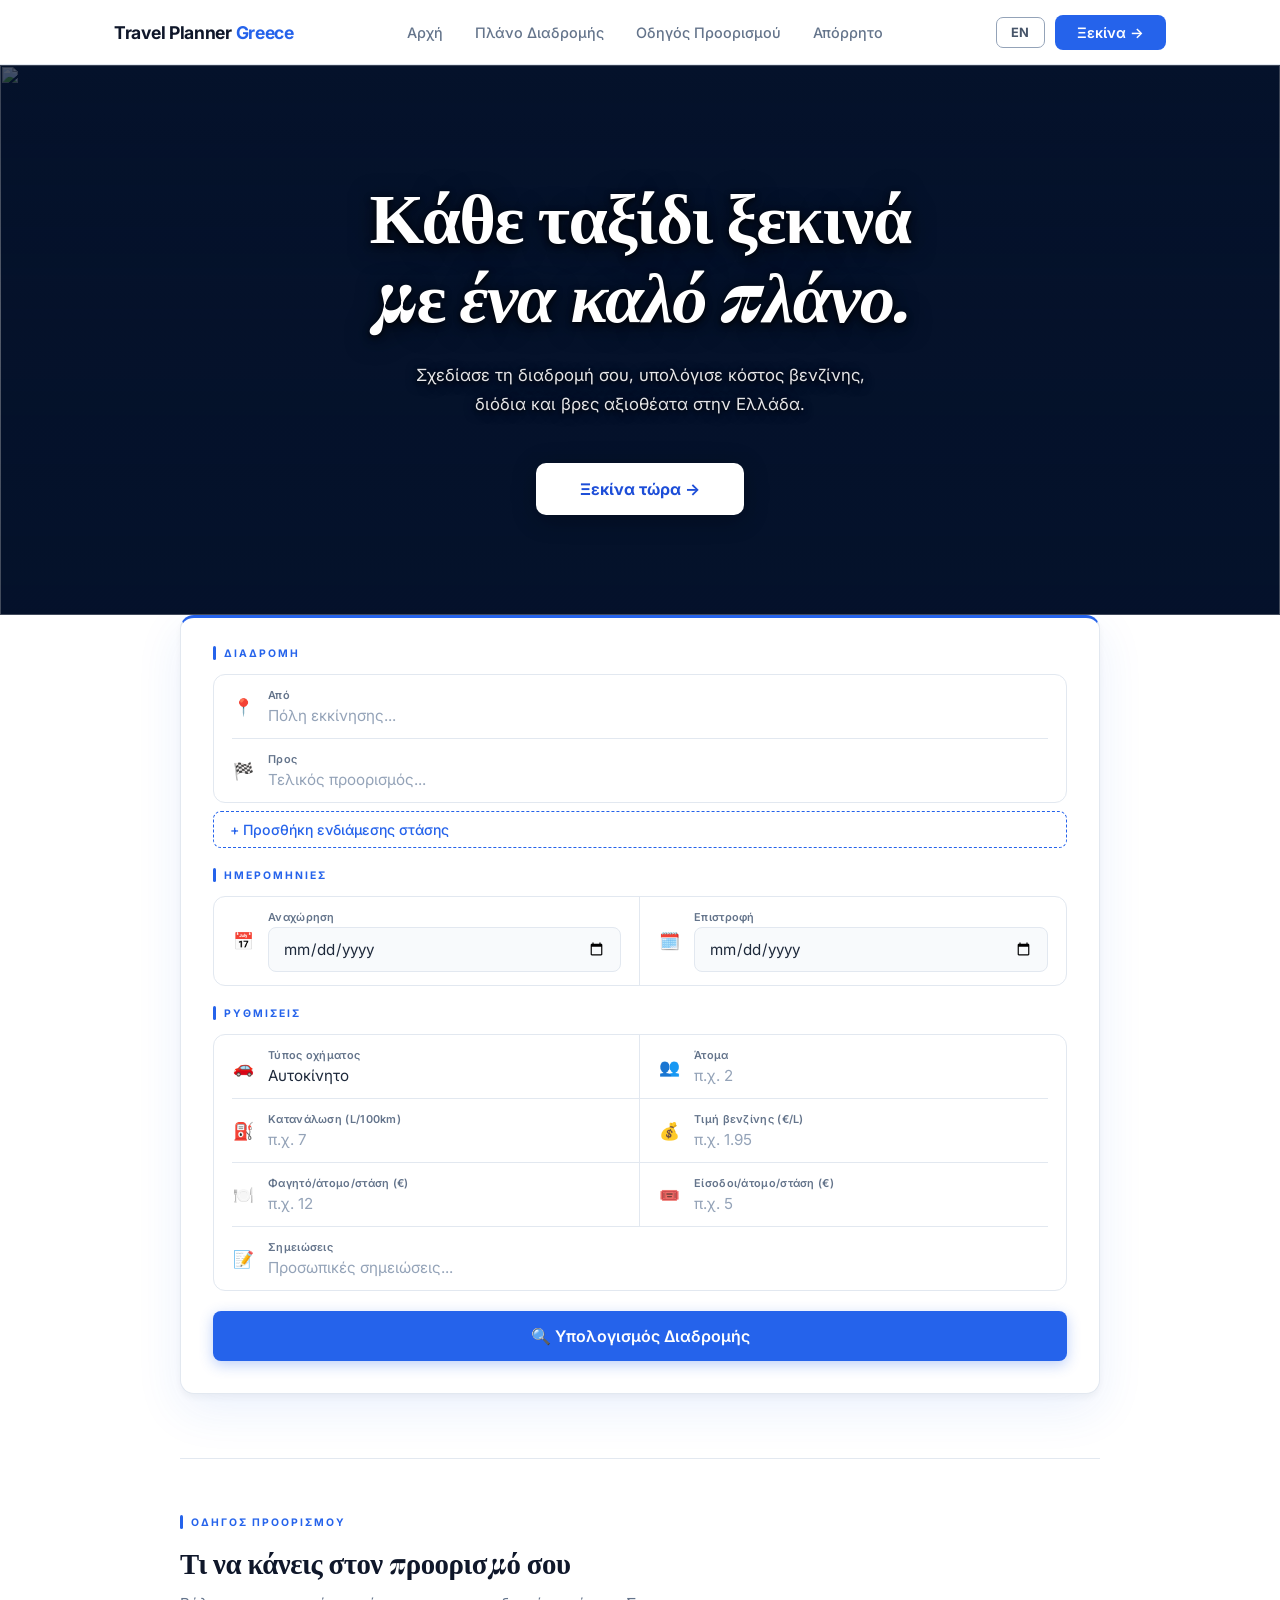
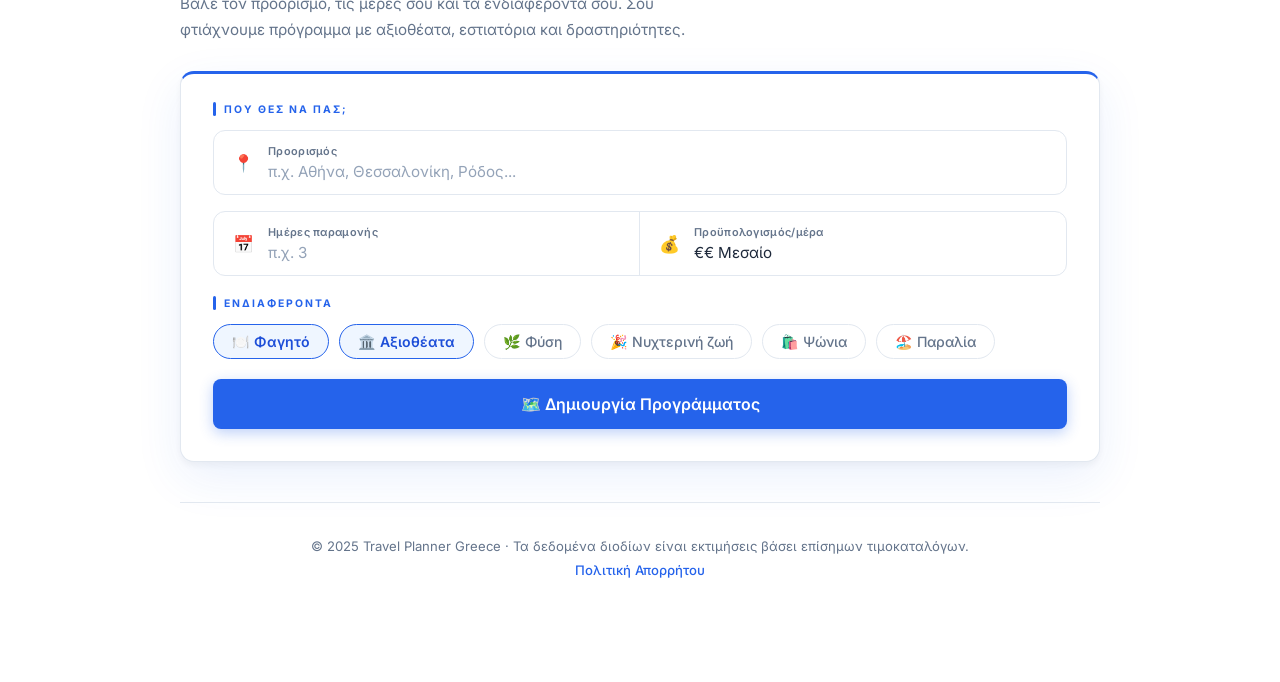
==== index.html @ 17f31e81 "Add ferry routing with selectable options for island trips Geoapify's avoid=ferries is only a soft p" ====
<!DOCTYPE html>
<html lang="el">
<head>
  <meta charset="UTF-8">
  <meta name="site-verify" content="site-verify=6ec7fcf6-9626-42ca-a555-736cf4e8a650" />
  <meta name="viewport" content="width=device-width, initial-scale=1.0">

  <!-- ── SEO ── -->
  <title>Travel Planner Greece | Υπολογισμός Κόστους Ταξιδιού στην Ελλάδα</title>
  <meta name="description" content="Δωρεάν εργαλείο για οργάνωση ταξιδιού στην Ελλάδα. Υπολόγισε κόστος βενζίνης, διοδίων και φαγητού, βρες αξιοθέατα και δες τον καιρό για τη διαδρομή σου.">
  <meta name="keywords" content="travel planner ελλάδα, υπολογισμός κόστους ταξιδιού, διόδια ελλάδα, κόστος ταξιδιού αυτοκίνητο, οδικό ταξίδι ελλάδα, route planner greece">
  <meta name="author" content="Travel Planner Greece">
  <meta name="robots" content="index, follow">
  <link rel="canonical" href="https://www.travelplanner.gr/">

  <!-- ── Open Graph (για social media) ── -->
  <meta property="og:type" content="website">
  <meta property="og:url" content="https://www.travelplanner.gr/">
  <meta property="og:title" content="Travel Planner Greece | Υπολογισμός Κόστους Ταξιδιού">
  <meta property="og:description" content="Οργάνωσε το οδικό σου ταξίδι στην Ελλάδα. Υπολόγισε βενζίνη, διόδια, φαγητό και βρες αξιοθέατα στη διαδρομή σου.">
  <meta property="og:image" content="https://www.travelplanner.gr/business-trip.png">
  <meta property="og:locale" content="el_GR">
  <meta property="og:site_name" content="Travel Planner Greece">

  <!-- ── Twitter Card ── -->
  <meta name="twitter:card" content="summary">
  <meta name="twitter:title" content="Travel Planner Greece | Υπολογισμός Κόστους Ταξιδιού">
  <meta name="twitter:description" content="Οργάνωσε το οδικό σου ταξίδι στην Ελλάδα. Βενζίνη, διόδια, καιρός και αξιοθέατα.">

  <!-- ── Structured Data (Schema.org) ── -->
  <script type="application/ld+json">
  {
    "@context": "https://schema.org",
    "@type": "WebApplication",
    "name": "Travel Planner Greece",
    "url": "https://www.travelplanner.gr/",
    "description": "Δωρεάν εργαλείο για οργάνωση οδικού ταξιδιού στην Ελλάδα. Υπολογισμός κόστους βενζίνης, διοδίων, φαγητού και εισόδων.",
    "applicationCategory": "TravelApplication",
    "operatingSystem": "Web",
    "offers": {
      "@type": "Offer",
      "price": "0",
      "priceCurrency": "EUR"
    },
    "inLanguage": "el",
    "areaServed": {
      "@type": "Country",
      "name": "Greece"
    }
  }
  </script>

  <link href="https://fonts.googleapis.com/css2?family=Inter:wght@300;400;500;600;700&family=Playfair+Display:ital,wght@0,700;0,800;1,700&display=swap" rel="stylesheet">
  <link rel="stylesheet" href="styles.css">
  <link rel="icon" type="image/png" sizes="30px" href="business-trip.png">
</head>
<body>

<div class="loading-overlay" id="loader">
  <div class="loader"></div>
  <div class="loading-text" data-i18n="loading">Υπολογισμός διαδρομής...</div>
</div>

<!-- ── Navbar ── -->
<nav class="navbar">
  <div class="nav-inner">
    <div class="nav-logo">Travel Planner <span>Greece</span></div>
    <div class="nav-links">
      <a href="#" data-i18n="nav_home">Αρχή</a>
      <a href="#planner" onclick="event.preventDefault();document.getElementById('planner').scrollIntoView({behavior:'smooth'})" data-i18n="nav_planner">Πλάνο Διαδρομής</a>
      <a href="#guide" onclick="event.preventDefault();document.getElementById('guide').scrollIntoView({behavior:'smooth'})" data-i18n="nav_guide">Οδηγός Προορισμού</a>
      <a href="privacy.html" data-i18n="nav_privacy">Απόρρητο</a>
    </div>
    <div style="display:flex;align-items:center;gap:10px;">
      <button class="lang-btn" id="langBtn">EN</button>
      <button class="nav-cta" onclick="document.querySelector('.card').scrollIntoView({behavior:'smooth'})" data-i18n="nav_cta">Ξεκίνα →</button>
    </div>
  </div>
</nav>

<!-- ── Hero ── -->
<section class="hero">

  <!-- Photo background with Ken Burns animation -->
  <div class="hero-bg" aria-hidden="true">
    <img src="Santorini.jpg" alt="" class="hero-img">
    <div class="hero-overlay"></div>
  </div>

  <div class="hero-inner">
<h1 class="hero-title" data-i18n-html="hero_title">Κάθε ταξίδι ξεκινά<br>με <span class="hero-accent">ένα καλό πλάνο.</span></h1>
    <p class="hero-subtitle" data-i18n-html="hero_subtitle">Σχεδίασε τη διαδρομή σου, υπολόγισε κόστος βενζίνης,<br>διόδια και βρες αξιοθέατα στην Ελλάδα.</p>
    <button class="hero-cta" onclick="document.querySelector('.card').scrollIntoView({behavior:'smooth'})" data-i18n="hero_cta">Ξεκίνα τώρα →</button>
  </div>
</section>

<!-- ── Planner ── -->
<div class="app" id="planner">

  <div class="card">

    <!-- Διαδρομή -->
    <div class="form-section-title" data-i18n="form_route">Διαδρομή</div>
    <div class="igc">
      <div class="igc-row">
        <span class="igc-icon">📍</span>
        <div class="igc-field">
          <span class="igc-label" data-i18n="form_from">Από</span>
          <input class="igc-input place-input" id="origin" type="text" placeholder="Πόλη εκκίνησης..." data-i18n-placeholder="from_ph">
          <div class="autocomplete-list"></div>
        </div>
      </div>
      <div id="stopsContainer"></div>
      <div class="igc-sep"></div>
      <div class="igc-row">
        <span class="igc-icon">🏁</span>
        <div class="igc-field">
          <span class="igc-label" data-i18n="form_to">Προς</span>
          <input class="igc-input place-input" id="destination" type="text" placeholder="Τελικός προορισμός..." data-i18n-placeholder="to_ph">
          <div class="autocomplete-list"></div>
        </div>
      </div>
    </div>
    <button class="add-stop-btn" id="addStopBtn" type="button" data-i18n="form_add_stop">
      + Προσθήκη ενδιάμεσης στάσης
    </button>

    <!-- Ημερομηνίες -->
    <div class="form-section-title" style="margin-top:20px;" data-i18n="form_dates">Ημερομηνίες</div>
    <div class="igc">
      <div class="igc-half">
        <div class="igc-row">
          <span class="igc-icon">📅</span>
          <div class="igc-field">
            <span class="igc-label" data-i18n="form_depart">Αναχώρηση</span>
            <input class="igc-input" type="date" id="dateFrom">
          </div>
        </div>
        <div class="igc-row">
          <span class="igc-icon">🗓️</span>
          <div class="igc-field">
            <span class="igc-label" data-i18n="form_return">Επιστροφή</span>
            <input class="igc-input" type="date" id="dateTo">
          </div>
        </div>
      </div>
    </div>

    <!-- Ρυθμίσεις -->
    <div class="form-section-title" style="margin-top:20px;" data-i18n="form_settings">Ρυθμίσεις</div>
    <div class="igc">
      <div class="igc-half">
        <div class="igc-row">
          <span class="igc-icon">🚗</span>
          <div class="igc-field">
            <span class="igc-label" data-i18n="form_vehicle">Τύπος οχήματος</span>
            <select class="igc-input" id="vehicleType">
              <option value="1.0" data-i18n="v_car">Αυτοκίνητο</option>
              <option value="0.5" data-i18n="v_moto">Μοτοσυκλέτα</option>
              <option value="1.4" data-i18n="v_trailer">Αυτοκίνητο με ρυμουλκό</option>
              <option value="2.0" data-i18n="v_truck">Φορτηγό</option>
            </select>
          </div>
        </div>
        <div class="igc-row">
          <span class="igc-icon">👥</span>
          <div class="igc-field">
            <span class="igc-label" data-i18n="form_people">Άτομα</span>
            <input class="igc-input" id="people" type="number" min="1" placeholder="π.χ. 2" data-i18n-placeholder="people_ph">
          </div>
        </div>
      </div>
      <div class="igc-sep"></div>
      <div class="igc-half">
        <div class="igc-row">
          <span class="igc-icon">⛽</span>
          <div class="igc-field">
            <span class="igc-label" data-i18n="form_fuel_cons">Κατανάλωση (L/100km)</span>
            <input class="igc-input" id="fuelConsumption" type="number" step="0.1" min="0" placeholder="π.χ. 7" data-i18n-placeholder="fuel_cons_ph">
          </div>
        </div>
        <div class="igc-row">
          <span class="igc-icon">💰</span>
          <div class="igc-field">
            <span class="igc-label" data-i18n="form_fuel_price">Τιμή βενζίνης (€/L)</span>
            <input class="igc-input" id="fuelPrice" type="number" step="0.01" min="0" placeholder="π.χ. 1.95" data-i18n-placeholder="fuel_price_ph">
          </div>
        </div>
      </div>
      <div class="igc-sep"></div>
      <div class="igc-half">
        <div class="igc-row">
          <span class="igc-icon">🍽️</span>
          <div class="igc-field">
            <span class="igc-label" data-i18n="form_food_lbl">Φαγητό/άτομο/στάση (€)</span>
            <input class="igc-input" id="foodPerStop" type="number" step="1" min="0" placeholder="π.χ. 12" data-i18n-placeholder="food_ph">
          </div>
        </div>
        <div class="igc-row">
          <span class="igc-icon">🎟️</span>
          <div class="igc-field">
            <span class="igc-label" data-i18n="form_entry_lbl">Είσοδοι/άτομο/στάση (€)</span>
            <input class="igc-input" id="entryPerStop" type="number" step="1" min="0" placeholder="π.χ. 5" data-i18n-placeholder="entry_ph">
          </div>
        </div>
      </div>
      <div class="igc-sep"></div>
      <div class="igc-row">
        <span class="igc-icon">📝</span>
        <div class="igc-field">
          <span class="igc-label" data-i18n="form_notes">Σημειώσεις</span>
          <input class="igc-input" id="notes" type="text" placeholder="Προσωπικές σημειώσεις..." data-i18n-placeholder="notes_ph">
        </div>
      </div>
    </div>

    <div id="errorBox"></div>

    <button class="search-btn" id="searchBtn" type="button" data-i18n="search_btn">
      🔍 Υπολογισμός Διαδρομής
    </button>
  </div>

  <!-- Results -->
  <div id="results" style="display:none; margin-top:32px;">

    <div class="results-header">
      <h2 id="routeTitle">Πλάνο Ταξιδιού</h2>
      <div class="trip-meta">
        <div class="meta-chip">📅 <span id="metaDates">–</span></div>
        <div class="meta-chip">👥 <span id="metaPeople">–</span></div>
        <div class="meta-chip"><span id="metaVehicleIcon">🚗</span> <span id="metaVehicle">–</span></div>
        <div class="meta-chip">📝 <span id="metaNotes">–</span></div>
      </div>
    </div>

    <div style="margin-bottom:16px;">
      <a id="mapsLink" href="#" target="_blank" data-i18n="res_maps"
         style="font-size:0.88rem; color:var(--blue); font-weight:600; text-decoration:none;">
        🗺️ Άνοιγμα στο Google Maps ↗
      </a>
    </div>

    <div class="sum-grid">
      <div class="sum-box">
        <small data-i18n="res_distance">Απόσταση</small>
        <strong id="sumDistance">–</strong>
      </div>
      <div class="sum-box">
        <small data-i18n="res_duration">Χρόνος</small>
        <strong id="sumDuration">–</strong>
      </div>
      <div class="sum-box">
        <small data-i18n="res_stops">Στάσεις</small>
        <strong id="sumStops">–</strong>
      </div>
      <div class="sum-box sum-box-total">
        <small data-i18n="res_total_cost">Εκτιμώμενο συνολικό κόστος</small>
        <strong id="sumTotalCost">–</strong>
      </div>
    </div>

    <div id="seaOptions"></div>

    <div class="leg-card toll-card" id="tollCard">
      <div class="leg-head" onclick="toggleTollCard()">
        <div>
          <h3 data-i18n="res_tolls_h">🛣️ Διόδια</h3>
          <p><span data-i18n="res_tolls_sub">Επίλεξε αυτοκινητόδρομους που θα περάσεις · </span><span id="tollSumInline">0.00€</span></p>
        </div>
        <div id="tollCardIcon">▾</div>
      </div>
      <div class="leg-body" id="tollCardBody">
        <div id="tollPickerInner"></div>
      </div>
    </div>

    <div class="stops-title" data-i18n="res_plan">Αναλυτικό Πλάνο</div>
    <div id="legs"></div>

    <div class="pdf-section">
      <div class="pdf-note" data-i18n="res_pdf_note">
        💡 Τα κόστη είναι εκτιμήσεις βάσει των επιλογών σου.
      </div>
      <button class="pdf-btn" id="pdfBtn" type="button" data-i18n="res_pdf_btn">
        📄 Αποθήκευση ως PDF
      </button>
    </div>

  </div>

  <!-- ── Destination Guide ── -->
  <div id="guide" style="margin-top:64px; padding-top:56px; border-top:1px solid var(--border);">

    <div style="margin-bottom:28px;">
      <div class="form-section-title" data-i18n="guide_label">Οδηγός Προορισμού</div>
      <h2 style="font-family:'Playfair Display',serif;font-size:1.8rem;color:var(--navy);margin:6px 0 10px;letter-spacing:-0.5px;" data-i18n="guide_heading">Τι να κάνεις στον προορισμό σου</h2>
      <p style="color:var(--text-muted);font-size:0.95rem;line-height:1.7;max-width:540px;" data-i18n="guide_desc">Βάλε τον προορισμό, τις μέρες σου και τα ενδιαφέροντά σου. Σου φτιάχνουμε πρόγραμμα με αξιοθέατα, εστιατόρια και δραστηριότητες.</p>
    </div>

    <div class="card">
      <div class="form-section-title" data-i18n="guide_where">Πού θες να πας;</div>

      <div class="igc" style="margin-bottom:16px;">
        <div class="igc-row">
          <span class="igc-icon">📍</span>
          <div class="igc-field">
            <span class="igc-label" data-i18n="guide_dest">Προορισμός</span>
            <input class="igc-input place-input" id="guideDestination" type="text" placeholder="π.χ. Αθήνα, Θεσσαλονίκη, Ρόδος..." data-i18n-placeholder="guide_dest_ph">
            <div class="autocomplete-list"></div>
          </div>
        </div>
      </div>

      <div class="igc" style="margin-bottom:20px;">
        <div class="igc-half">
          <div class="igc-row">
            <span class="igc-icon">📅</span>
            <div class="igc-field">
              <span class="igc-label" data-i18n="guide_days">Ημέρες παραμονής</span>
              <input class="igc-input" id="guideDays" type="number" min="1" max="14" placeholder="π.χ. 3" data-i18n-placeholder="guide_days_ph">
            </div>
          </div>
          <div class="igc-row">
            <span class="igc-icon">💰</span>
            <div class="igc-field">
              <span class="igc-label" data-i18n="guide_budget">Προϋπολογισμός/μέρα</span>
              <select class="igc-input" id="guideBudget">
                <option value="budget" data-i18n="guide_budget_eco">€ Οικονομικό</option>
                <option value="mid" selected data-i18n="guide_budget_mid">€€ Μεσαίο</option>
                <option value="luxury" data-i18n="guide_budget_lux">€€€ Premium</option>
              </select>
            </div>
          </div>
        </div>
      </div>

      <div class="form-section-title" data-i18n="guide_interests">Ενδιαφέροντα</div>
      <div class="interest-pills">
        <label class="interest-pill">
          <input type="checkbox" value="catering.restaurant,catering.cafe" name="interest" checked>
          <span data-i18n="p_food">🍽️ Φαγητό</span>
        </label>
        <label class="interest-pill">
          <input type="checkbox" value="tourism.attraction,tourism.sights,entertainment.museum" name="interest" checked>
          <span data-i18n="p_sights">🏛️ Αξιοθέατα</span>
        </label>
        <label class="interest-pill">
          <input type="checkbox" value="leisure.park,natural" name="interest">
          <span data-i18n="p_nature">🌿 Φύση</span>
        </label>
        <label class="interest-pill">
          <input type="checkbox" value="entertainment.nightclub,catering.bar" name="interest">
          <span data-i18n="p_night">🎉 Νυχτερινή ζωή</span>
        </label>
        <label class="interest-pill">
          <input type="checkbox" value="commercial.shopping_mall,commercial" name="interest">
          <span data-i18n="p_shop">🛍️ Ψώνια</span>
        </label>
        <label class="interest-pill">
          <input type="checkbox" value="leisure.beach_resort,natural.water" name="interest">
          <span data-i18n="p_beach">🏖️ Παραλία</span>
        </label>
      </div>

      <div id="guideErrorBox"></div>

      <button class="search-btn" id="guideSearchBtn" type="button" style="margin-top:20px;" data-i18n="guide_btn">
        🗺️ Δημιουργία Προγράμματος
      </button>
    </div>

    <div id="guideResults" style="display:none; margin-top:32px;">
      <h2 id="guideResultsTitle" style="font-family:'Playfair Display',serif;font-size:1.6rem;color:var(--navy);margin-bottom:20px;">Πρόγραμμα</h2>
      <div id="guideDayCards"></div>
    </div>

  </div>

  <!-- Footer -->
  <footer class="site-footer">
    <p data-i18n="footer_copy">© 2025 Travel Planner Greece · Τα δεδομένα διοδίων είναι εκτιμήσεις βάσει επίσημων τιμοκαταλόγων.</p>
    <p><a href="privacy.html" data-i18n="footer_privacy">Πολιτική Απορρήτου</a></p>
  </footer>

</div>

<script src="ferries.js"></script>
<script src="app.js"></script>
</body>
</html>
---- styles.css ----
:root {
  --blue: #2563eb;
  --blue-dark: #1d4ed8;
  --blue-light: #dbeafe;
  --blue-xlight: #eff6ff;
  --navy: #0f172a;
  --text: #1e293b;
  --text-muted: #64748b;
  --border: #e2e8f0;
  --bg: #f8fafc;
  --white: #ffffff;
  --coral: #ef4444;
  --gold: #f59e0b;
  --green: #10b981;
  --shadow: 0 1px 3px rgba(0,0,0,0.06), 0 4px 16px rgba(37,99,235,0.08);
  --shadow-lg: 0 4px 6px rgba(0,0,0,0.07), 0 10px 40px rgba(37,99,235,0.12);
  --radius: 14px;
  --radius-sm: 8px;
}

* { margin: 0; padding: 0; box-sizing: border-box; }

body {
  font-family: 'Inter', sans-serif;
  background: var(--white);
  min-height: 100vh;
  color: var(--text);
}

/* ── Navbar ── */
.navbar {
  position: sticky;
  top: 0;
  z-index: 100;
  background: rgba(255,255,255,0.95);
  backdrop-filter: blur(12px);
  border-bottom: 1px solid var(--border);
}
.nav-inner {
  max-width: 1100px;
  margin: 0 auto;
  padding: 0 24px;
  height: 64px;
  display: flex;
  align-items: center;
  justify-content: space-between;
}
.nav-logo {
  font-size: 1.1rem;
  font-weight: 700;
  color: var(--navy);
  letter-spacing: -0.3px;
}
.nav-logo span { color: var(--blue); }
.nav-links { display: flex; gap: 32px; }
.nav-links a {
  font-size: 0.9rem;
  font-weight: 500;
  color: var(--text-muted);
  text-decoration: none;
  transition: color 0.2s;
}
.nav-links a:hover { color: var(--navy); }
.nav-cta {
  padding: 9px 22px;
  background: var(--blue);
  color: white;
  border: none;
  border-radius: 8px;
  font-family: 'Inter', sans-serif;
  font-size: 0.9rem;
  font-weight: 600;
  cursor: pointer;
  transition: background 0.2s, transform 0.15s;
}
.nav-cta:hover { background: var(--blue-dark); transform: translateY(-1px); }
.lang-btn {
  padding: 7px 14px;
  border: 1.5px solid #94a3b8;
  border-radius: 7px;
  background: transparent;
  font-family: 'Inter', sans-serif;
  font-size: 0.8rem;
  font-weight: 700;
  color: #475569;
  cursor: pointer;
  letter-spacing: 0.5px;
  transition: all 0.2s;
}
.lang-btn:hover { border-color: var(--blue); color: var(--blue); background: var(--blue-xlight); }

/* ── Hero ── */
.hero {
  position: relative;
  padding: 110px 24px 100px;
  text-align: center;
  overflow: hidden;
  background: #05122b;
}
.hero-bg {
  position: absolute;
  inset: 0;
  width: 100%;
  height: 100%;
  overflow: hidden;
}
.hero-img {
  width: 100%;
  height: 100%;
  object-fit: cover;
  object-position: center;
  animation: kenBurns 22s ease-in-out infinite alternate;
  transform-origin: center center;
  will-change: transform;
}
.hero-overlay {
  position: absolute;
  inset: 0;
  background: linear-gradient(
    to bottom,
    rgba(5,18,43,0.72) 0%,
    rgba(5,18,43,0.58) 45%,
    rgba(5,18,43,0.68) 100%
  );
}
@keyframes kenBurns {
  0%   { transform: scale(1)    translate(0%,    0%); }
  33%  { transform: scale(1.07) translate(-1.5%, 0.5%); }
  66%  { transform: scale(1.05) translate(1%,   -0.8%); }
  100% { transform: scale(1.09) translate(-0.8%, 1%); }
}
.hero-inner { position: relative; z-index: 1; max-width: 820px; margin: 0 auto; }
.hero-badge {
  display: inline-block;
  padding: 6px 18px;
  border: 1.5px solid rgba(255,255,255,0.35);
  border-radius: 100px;
  font-size: 0.7rem;
  font-weight: 600;
  letter-spacing: 1.8px;
  color: rgba(255,255,255,0.85);
  margin-bottom: 36px;
  text-shadow: 0 1px 4px rgba(0,0,0,0.6);
  backdrop-filter: blur(4px);
  background: rgba(255,255,255,0.08);
}
.hero-title {
  font-family: 'Playfair Display', serif;
  font-size: clamp(2.6rem, 6vw, 4.4rem);
  font-weight: 800;
  line-height: 1.12;
  color: #ffffff;
  letter-spacing: -1.5px;
  margin-bottom: 28px;
  text-shadow: 0 2px 6px rgba(0,0,0,0.9), 0 4px 24px rgba(0,0,0,0.7);
}
.hero-accent {
  color: #ffffff;
  font-style: italic;
}
.hero-subtitle {
  font-size: 1.05rem;
  color: rgba(255,255,255,0.9);
  line-height: 1.75;
  margin-bottom: 44px;
  max-width: 540px;
  margin-left: auto;
  margin-right: auto;
  text-shadow: 0 1px 4px rgba(0,0,0,0.8), 0 2px 12px rgba(0,0,0,0.6);
}
.hero-cta {
  display: inline-flex;
  align-items: center;
  gap: 8px;
  padding: 16px 44px;
  background: white;
  color: var(--blue-dark);
  border: none;
  border-radius: 10px;
  font-family: 'Inter', sans-serif;
  font-size: 1rem;
  font-weight: 700;
  cursor: pointer;
  transition: all 0.25s;
  box-shadow: 0 4px 24px rgba(0,0,0,0.3);
}
.hero-cta:hover {
  background: var(--blue-xlight);
  transform: translateY(-2px);
  box-shadow: 0 8px 32px rgba(0,0,0,0.35);
}

/* ── App container ── */
.app { max-width: 960px; margin: 0 auto; padding: 0 20px 80px; }

/* ── Card ── */
.card {
  background: var(--white);
  border-radius: var(--radius);
  box-shadow: 0 4px 6px rgba(0,0,0,0.04), 0 16px 48px rgba(37,99,235,0.09);
  border: 1px solid var(--border);
  border-top: 3px solid var(--blue);
  padding: 28px 32px 32px;
  animation: fadeUp 0.5s ease;
}

/* ── Input Group Card (Ferryhopper style) ── */
.igc {
  border: 1.5px solid var(--border);
  border-radius: 12px;
  background: var(--white);
  overflow: visible;
  margin-bottom: 8px;
}
.igc-row {
  display: flex;
  align-items: center;
  padding: 13px 18px;
  gap: 14px;
  transition: background 0.15s;
  position: relative;
}
.igc-row:hover { background: #f8faff; }
.igc-row:first-child { border-radius: 11px 11px 0 0; }
.igc-row:last-child  { border-radius: 0 0 11px 11px; }
.igc-icon {
  font-size: 1.05rem;
  flex-shrink: 0;
  width: 22px;
  text-align: center;
  color: var(--text-muted);
}
.igc-field {
  flex: 1;
  position: relative;
  min-width: 0;
}
.igc-label {
  display: block;
  font-size: 0.68rem;
  font-weight: 600;
  color: var(--text-muted);
  margin-bottom: 3px;
  letter-spacing: 0.3px;
}
.igc-input {
  width: 100%;
  border: none;
  outline: none;
  background: transparent;
  font-family: 'Inter', sans-serif;
  font-size: 0.95rem;
  color: var(--text);
  padding: 0;
  -webkit-appearance: none;
  appearance: none;
}
.igc-input::placeholder { color: #94a3b8; }
.igc-sep {
  height: 1px;
  background: var(--border);
  margin: 0 18px;
}
.igc-half {
  display: grid;
  grid-template-columns: 1fr 1fr;
}
.igc-half > .igc-row:first-child {
  border-right: 1px solid var(--border);
  border-radius: 0;
}
.igc-half > .igc-row:last-child { border-radius: 0; }

/* Stops inside igc */
#stopsContainer .stop-row {
  display: flex;
  align-items: center;
  padding: 13px 18px;
  gap: 14px;
  border-top: 1px solid var(--border);
  margin: 0;
}
#stopsContainer .field { flex: 1; position: relative; }
#stopsContainer .input.place-input {
  width: 100%;
  border: none;
  outline: none;
  background: transparent;
  font-family: 'Inter', sans-serif;
  font-size: 0.95rem;
  color: var(--text);
  padding: 0;
}
#stopsContainer .input.place-input::placeholder { color: #94a3b8; }
#stopsContainer .autocomplete-list {
  position: absolute;
  top: calc(100% + 4px);
  left: 0; right: 0;
}
.igc .autocomplete-list {
  position: absolute;
  top: calc(100% + 4px);
  left: 0; right: 0;
  background: white;
  border: 1.5px solid var(--border);
  border-radius: var(--radius-sm);
  box-shadow: var(--shadow-lg);
  z-index: 50;
  display: none;
  overflow: hidden;
}

/* ── Form ── */
.form-section-title {
  font-size: 0.65rem;
  font-weight: 700;
  letter-spacing: 2px;
  text-transform: uppercase;
  color: var(--blue);
  margin-bottom: 14px;
  display: flex;
  align-items: center;
  gap: 8px;
}
.form-section-title::before {
  content: '';
  display: block;
  width: 3px;
  height: 14px;
  background: var(--blue);
  border-radius: 2px;
  flex-shrink: 0;
}
.route-wrapper { display: flex; gap: 0; }
.route-line {
  display: flex;
  flex-direction: column;
  align-items: center;
  padding-top: 10px;
  margin-right: 14px;
}
.dot {
  width: 14px; height: 14px;
  border-radius: 50%;
  border: 3px solid var(--blue);
  background: var(--white);
  flex-shrink: 0;
}
.dot.filled { background: var(--blue); }
.line-seg {
  width: 2px; flex: 1; min-height: 20px;
  background: repeating-linear-gradient(to bottom, var(--blue) 0, var(--blue) 6px, transparent 6px, transparent 10px);
}
.route-inputs { flex: 1; display: flex; flex-direction: column; gap: 0; }
.input-row { display: flex; align-items: center; gap: 8px; margin-bottom: 10px; }
.input-wrap { position: relative; flex: 1; }
.input-icon {
  position: absolute; left: 12px; top: 50%;
  transform: translateY(-50%);
  color: var(--text-muted); font-size: 0.9rem;
}
.form-input {
  width: 100%;
  padding: 11px 14px 11px 36px;
  border: 1.5px solid var(--border);
  border-radius: var(--radius-sm);
  font-family: 'Inter', sans-serif;
  font-size: 0.95rem;
  color: var(--text);
  background: var(--bg);
  transition: border-color 0.2s, box-shadow 0.2s, background 0.2s;
  outline: none;
}
.form-input:focus {
  border-color: var(--blue);
  box-shadow: 0 0 0 3px rgba(37,99,235,0.12);
  background: var(--white);
}
.form-input::placeholder { color: #94a3b8; }
.add-stop-btn {
  display: flex; align-items: center; gap: 8px;
  padding: 9px 16px;
  border: 1.5px dashed var(--blue);
  border-radius: var(--radius-sm);
  background: transparent;
  color: var(--blue);
  font-family: 'Inter', sans-serif;
  font-size: 0.88rem; font-weight: 500;
  cursor: pointer; transition: all 0.2s;
  margin-bottom: 10px; width: 100%;
}
.add-stop-btn:hover { background: var(--blue-xlight); }
.divider { height: 1px; background: var(--border); margin: 20px 0; }
.form-row { display: grid; grid-template-columns: 1fr 1fr; gap: 16px; margin-bottom: 16px; }
.form-group label {
  display: block;
  font-size: 0.7rem;
  font-weight: 600;
  letter-spacing: 0.6px;
  text-transform: uppercase;
  color: var(--text);
  margin-bottom: 8px;
}
input[type="date"] {
  width: 100%; padding: 11px 14px;
  border: 1.5px solid var(--border);
  border-radius: var(--radius-sm);
  font-family: 'Inter', sans-serif;
  font-size: 0.95rem; color: var(--text);
  outline: none; transition: border-color 0.2s, background 0.2s;
  background: var(--bg);
}
input[type="date"]:focus {
  border-color: var(--blue);
  box-shadow: 0 0 0 3px rgba(37,99,235,0.12);
  background: var(--white);
}
.search-btn {
  width: 100%; padding: 15px;
  background: var(--blue);
  border: none; border-radius: var(--radius-sm);
  color: white;
  font-family: 'Inter', sans-serif;
  font-size: 1rem; font-weight: 600;
  cursor: pointer;
  display: flex; align-items: center; justify-content: center; gap: 10px;
  transition: all 0.25s;
  box-shadow: 0 4px 14px rgba(37,99,235,0.3);
  margin-top: 20px;
}
.search-btn:hover {
  background: var(--blue-dark);
  transform: translateY(-1px);
  box-shadow: 0 6px 20px rgba(37,99,235,0.4);
}
.search-btn:active { transform: translateY(0); }

/* ── Results ── */
#results { margin-top: 32px; display: none; }
.results-header {
  display: flex; align-items: center; justify-content: space-between;
  margin-bottom: 24px; flex-wrap: wrap; gap: 12px;
}
.results-header h2 {
  font-family: 'Playfair Display', serif;
  font-size: 1.6rem; color: var(--navy);
}
.trip-meta { display: flex; gap: 10px; flex-wrap: wrap; }
.meta-chip {
  display: flex; align-items: center; gap: 5px;
  padding: 5px 12px;
  background: var(--blue-xlight);
  border-radius: 20px;
  font-size: 0.82rem; font-weight: 500;
  color: var(--blue-dark);
}
.stops-title {
  font-family: 'Playfair Display', serif;
  font-size: 1.25rem; color: var(--navy); margin-bottom: 16px;
}

/* ── Animations ── */
@keyframes fadeUp { from { opacity:0; transform:translateY(20px); } to { opacity:1; transform:translateY(0); } }
@keyframes fadeDown { from { opacity:0; transform:translateY(-12px); } to { opacity:1; transform:translateY(0); } }

/* ── Loader ── */
.loading-overlay {
  display: none; position: fixed; inset: 0;
  background: rgba(255,255,255,0.88);
  backdrop-filter: blur(4px);
  z-index: 200;
  align-items: center; justify-content: center; flex-direction: column; gap: 16px;
}
.loader {
  width: 48px; height: 48px;
  border: 3px solid var(--blue-light);
  border-top-color: var(--blue);
  border-radius: 50%;
  animation: spin 0.8s linear infinite;
}
@keyframes spin { to { transform: rotate(360deg); } }
.loading-text { font-size: 1rem; color: var(--navy); font-weight: 500; }

/* ── Autocomplete ── */
.autocomplete-list {
  position: absolute; top: calc(100% + 4px); left: 0; right: 0;
  background: white;
  border: 1.5px solid var(--border);
  border-radius: var(--radius-sm);
  box-shadow: var(--shadow-lg);
  z-index: 50; display: none; overflow: hidden;
}
.autocomplete-item { padding: 10px 14px; cursor: pointer; transition: background 0.15s; }
.autocomplete-item:hover { background: var(--blue-xlight); }
.autocomplete-main { font-size: 0.9rem; font-weight: 600; color: var(--text); }
.autocomplete-sub { font-size: 0.78rem; color: var(--text-muted); margin-top: 2px; }

/* ── Stop row ── */
.stop-row { display: flex; align-items: center; gap: 8px; margin-bottom: 10px; }
.field { position: relative; flex: 1; }
.input.place-input {
  width: 100%; padding: 11px 14px;
  border: 1.5px solid var(--border);
  border-radius: var(--radius-sm);
  font-family: 'Inter', sans-serif;
  font-size: 0.95rem; color: var(--text); background: var(--white);
  outline: none; transition: border-color 0.2s, box-shadow 0.2s;
}
.input.place-input:focus {
  border-color: var(--blue);
  box-shadow: 0 0 0 3px rgba(37,99,235,0.12);
}
.icon-btn {
  width: 28px; height: 28px; border-radius: 50%;
  border: 1.5px solid #fca5a5; background: #fff5f5;
  color: var(--coral); cursor: pointer;
  display: flex; align-items: center; justify-content: center;
  font-size: 0.85rem; transition: all 0.2s; flex-shrink: 0;
}
.icon-btn:hover { background: var(--coral); color: white; }

/* ── Sea options ── */
.sea-card {
  background: white; border: 1.5px solid var(--border);
  border-radius: var(--radius-sm); padding: 18px; margin-bottom: 16px;
}
.sea-card h3 { color: var(--navy); font-size: 1rem; margin-bottom: 12px; }
.sea-segment-title { font-weight: 600; font-size: 0.88rem; margin: 12px 0 8px; }
.sea-option {
  display: flex; gap: 10px; align-items: flex-start;
  border: 1.5px solid var(--border); border-radius: var(--radius-sm);
  padding: 12px; margin-bottom: 8px; cursor: pointer;
}
.sea-option.selected { border-color: var(--blue); }
.sea-option input { margin-top: 3px; }
.sea-option-body { flex: 1; min-width: 0; font-size: 0.9rem; }
.sea-option-line { font-weight: 600; margin-bottom: 6px; }
.sea-option-line .muted { font-weight: 400; font-size: 0.82rem; color: var(--text-muted); }
.sea-option-total { font-size: 0.82rem; color: var(--text-muted); }
.sea-note { font-size: 0.8rem; color: var(--text-muted); margin-top: 10px; line-height: 1.5; }
.sea-warning {
  background: #fff7ed; border: 1.5px solid #fdba74; border-radius: var(--radius-sm);
  padding: 12px; margin-bottom: 16px; font-size: 0.88rem;
}

/* ── Error box ── */
#errorBox {
  display: none; background: #fef2f2;
  border: 1.5px solid #fca5a5;
  color: #dc2626;
  border-radius: var(--radius-sm);
  padding: 10px 14px; font-size: 0.9rem; margin-top: 12px;
}
#loader { display: none; }

/* ── Leg cards ── */
.leg-card {
  background: white;
  border-radius: var(--radius);
  box-shadow: var(--shadow);
  border: 1px solid var(--border);
  margin-bottom: 16px;
  border-left: 4px solid var(--blue);
}
.leg-head {
  padding: 18px 22px;
  display: flex; align-items: center; justify-content: space-between;
  cursor: pointer; user-select: none;
}
.leg-head h3 { font-size: 1rem; font-weight: 600; color: var(--text); }
.leg-head p { font-size: 0.82rem; color: var(--text-muted); margin-top: 3px; }
.leg-body {
  padding: 0 22px; max-height: 0; overflow: hidden;
  transition: max-height 0.35s ease, padding 0.2s;
}
.leg-body.open { max-height: 900px; padding: 0 22px 22px; }

.cost-grid {
  display: grid; grid-template-columns: repeat(3,1fr); gap: 10px; margin-bottom: 18px;
}
.cost-box {
  background: var(--bg);
  border-radius: var(--radius-sm); padding: 10px 12px; text-align: center;
}
.cost-box small {
  font-size: 0.7rem; color: var(--text-muted);
  text-transform: uppercase; letter-spacing: 0.6px; font-weight: 600;
  display: block; margin-bottom: 3px;
}
.cost-box strong { font-size: 1rem; color: var(--text); }

.place-list { display: flex; flex-direction: column; gap: 10px; }
.place-item {
  background: var(--blue-xlight);
  border-radius: var(--radius-sm); padding: 12px 14px; font-size: 0.88rem;
}
.place-item strong { display: block; color: var(--blue-dark); margin-bottom: 4px; }
.place-item .muted { color: var(--text-muted); line-height: 1.5; }

/* ── Sum grid ── */
#routeTitle { font-family: 'Playfair Display', serif; font-size: 1.6rem; color: var(--navy); }
.sum-grid {
  display: grid; grid-template-columns: repeat(4,1fr); gap: 14px; margin-bottom: 20px;
}
.sum-box {
  background: white; border-radius: var(--radius);
  box-shadow: var(--shadow);
  border: 1px solid var(--border);
  padding: 16px 18px; text-align: center;
}
.sum-box small {
  font-size: 0.7rem; color: var(--text-muted);
  text-transform: uppercase; letter-spacing: 0.8px; font-weight: 600;
  display: block; margin-bottom: 4px;
}
.sum-box strong { font-size: 1.05rem; color: var(--text); }
.sum-box-total { border-color: var(--blue-light); }
.sum-box-total strong { color: var(--blue-dark); font-size: 1.15rem; }

/* ── Toll card ── */
.toll-card {
  border-left-color: var(--gold) !important;
  margin-bottom: 20px;
  background: white;
  border-radius: var(--radius);
  box-shadow: var(--shadow);
  border: 1px solid var(--border);
  border-left: 4px solid var(--gold);
}
.toll-card .leg-head h3 { color: var(--text); }
.toll-card .leg-head p { color: var(--text-muted); }
.toll-card .leg-head p span { color: #b45309; font-weight: 600; }
.toll-card .leg-body {
  padding: 0 22px; max-height: 0;
  overflow: visible;
  transition: max-height 0.35s ease, padding 0.2s;
}
.toll-card .leg-body.open { max-height: 2000px; padding: 0 22px 22px; }

/* Highways */
.toll-hw-list { display: flex; flex-direction: column; gap: 4px; }
.toll-hw-item { display: flex; flex-direction: column; }
.toll-hw-row {
  display: flex; align-items: center; gap: 12px;
  padding: 10px 12px;
  border-radius: var(--radius-sm);
  background: var(--bg);
  transition: background 0.15s;
  user-select: none;
}
.toll-hw-row:hover { background: #f1f5f9; }
.toll-hw-row.active { background: #fef9ee; }
.toll-hw-toggle {
  width: 36px; height: 20px;
  background: var(--border);
  border-radius: 10px;
  position: relative; flex-shrink: 0; cursor: pointer;
  transition: background 0.2s;
}
.toll-hw-toggle::after {
  content: ''; position: absolute;
  width: 14px; height: 14px;
  background: white; border-radius: 50%;
  top: 3px; left: 3px;
  transition: transform 0.2s;
  box-shadow: 0 1px 3px rgba(0,0,0,0.2);
}
.toll-hw-row.active .toll-hw-toggle { background: var(--gold); }
.toll-hw-row.active .toll-hw-toggle::after { transform: translateX(16px); }
.toll-hw-name { flex: 1; font-size: 0.88rem; color: var(--text); font-weight: 500; }
.toll-hw-price { font-size: 0.88rem; font-weight: 600; color: var(--text-muted); min-width: 52px; text-align: right; }
.toll-hw-row.active .toll-hw-price { color: #b45309; }

.toll-stations-wrap { overflow: hidden; max-height: 0; transition: max-height 0.3s ease; }
.toll-stations-wrap.open { max-height: 600px; }
.toll-stations-inner {
  padding: 6px 12px 10px 60px;
  display: flex; flex-direction: column; gap: 3px;
  background: #f9fafb;
  border-radius: 0 0 var(--radius-sm) var(--radius-sm);
  margin: 0 0 4px 0;
}
.toll-st-row {
  display: flex; align-items: center; gap: 10px;
  padding: 7px 0; cursor: pointer;
  border-bottom: 1px solid var(--border);
  font-size: 0.83rem;
}
.toll-st-row:last-child { border-bottom: none; }
.toll-st-row input[type="checkbox"] { width: 15px; height: 15px; accent-color: var(--gold); cursor: pointer; flex-shrink: 0; }
.toll-st-name { flex: 1; color: var(--text-muted); }
.toll-st-name.checked { color: var(--text); font-weight: 500; }
.toll-st-price { font-size: 0.82rem; color: #b45309; font-weight: 600; min-width: 48px; text-align: right; }
.toll-expand-btn {
  font-size: 0.9rem; color: var(--text-muted);
  background: none; border: none; cursor: pointer;
  padding: 4px 6px; flex-shrink: 0;
  transition: transform 0.2s; line-height: 1;
}
.toll-expand-btn.open { transform: rotate(90deg); }

/* ── Weather ── */
.weather-item {
  background: linear-gradient(135deg, #eff6ff 0%, #f0fdf4 100%);
  border-radius: var(--radius-sm); padding: 12px 14px;
  border: 1px solid #bfdbfe;
}
.weather-details { display: flex; align-items: center; gap: 10px; flex-wrap: wrap; margin-top: 6px; }
.weather-icon { font-size: 1.6rem; line-height: 1; }
.weather-desc { font-size: 0.9rem; color: #555; font-weight: 500; }
.weather-temp { display: flex; gap: 6px; font-size: 0.88rem; font-weight: 600; }
.temp-max { color: #e07030; }
.temp-min { color: #3080c8; }
.weather-rain { font-size: 0.82rem; color: #3080c8; background: #dbeeff; padding: 2px 8px; border-radius: 20px; }

/* ── PDF Section ── */
.pdf-section {
  margin-top: 32px; padding: 24px;
  background: white;
  border-radius: var(--radius);
  box-shadow: var(--shadow);
  border: 1px solid var(--border);
  display: flex; align-items: center; justify-content: space-between; gap: 16px; flex-wrap: wrap;
}
.pdf-note { font-size: 0.85rem; color: var(--text-muted); flex: 1; min-width: 200px; line-height: 1.5; }
.pdf-btn {
  display: flex; align-items: center; gap: 10px;
  padding: 13px 28px;
  background: var(--navy);
  border: none; border-radius: var(--radius-sm);
  color: white;
  font-family: 'Inter', sans-serif;
  font-size: 0.95rem; font-weight: 600;
  cursor: pointer; transition: all 0.25s;
  box-shadow: 0 4px 14px rgba(15,23,42,0.2);
  white-space: nowrap;
}
.pdf-btn:hover { transform: translateY(-1px); box-shadow: 0 6px 20px rgba(15,23,42,0.3); }

/* ── Print ── */
@media print {
  body { background: white !important; }
  .navbar, .hero { display: none !important; }
  .card, .leg-card { box-shadow: none !important; border: 1px solid #ddd; }
  .loading-overlay, .search-btn, .add-stop-btn, .pdf-section, .toll-card { display: none !important; }
  .leg-body { max-height: none !important; padding: 0 22px 22px !important; overflow: visible !important; }
  .sum-box, .cost-box { box-shadow: none !important; border: 1px solid #ddd; }
  .app { padding: 20px !important; }
  #results { display: block !important; }
  a[href]::after { content: none !important; }
}

/* ── Responsive ── */
@media (max-width: 768px) {
  .nav-links { display: none; }
  .hero { padding: 64px 24px 52px; }
}
@media (max-width: 600px) {
  .form-row { grid-template-columns: 1fr; }
  .cost-grid { grid-template-columns: repeat(2,1fr); }
  .sum-grid { grid-template-columns: repeat(2,1fr); }
  .pdf-section { flex-direction: column; align-items: stretch; }
  .pdf-btn { justify-content: center; }
}

/* ── Destination Guide ── */
.interest-pills {
  display: flex;
  flex-wrap: wrap;
  gap: 10px;
  margin-bottom: 4px;
}
.interest-pill { display: flex; align-items: center; cursor: pointer; }
.interest-pill input[type="checkbox"] { display: none; }
.interest-pill span {
  display: inline-flex;
  align-items: center;
  gap: 6px;
  padding: 8px 18px;
  border: 1.5px solid var(--border);
  border-radius: 100px;
  font-size: 0.88rem;
  font-weight: 500;
  color: var(--text-muted);
  background: white;
  transition: all 0.2s;
  user-select: none;
}
.interest-pill input:checked + span {
  border-color: var(--blue);
  color: var(--blue-dark);
  background: var(--blue-xlight);
  font-weight: 600;
}
.interest-pill:hover span { border-color: var(--blue-light); background: var(--blue-xlight); }

#guideErrorBox {
  display: none;
  background: #fef2f2;
  border: 1.5px solid #fca5a5;
  color: #dc2626;
  border-radius: var(--radius-sm);
  padding: 10px 14px;
  font-size: 0.9rem;
  margin-top: 12px;
}

.guide-day-card {
  background: white;
  border-radius: var(--radius);
  box-shadow: var(--shadow);
  border: 1px solid var(--border);
  border-left: 4px solid var(--blue);
  margin-bottom: 20px;
  overflow: hidden;
  animation: fadeUp 0.4s ease both;
}
.guide-day-head {
  padding: 14px 22px;
  display: flex;
  align-items: center;
  justify-content: space-between;
  background: var(--blue-xlight);
  border-bottom: 1px solid var(--blue-light);
}
.guide-day-head h3 { font-size: 1rem; font-weight: 700; color: var(--blue-dark); }
.guide-day-count {
  font-size: 0.75rem;
  color: var(--blue);
  font-weight: 600;
  background: white;
  padding: 3px 10px;
  border-radius: 20px;
  border: 1px solid var(--blue-light);
}
.guide-day-body {
  padding: 18px 22px;
  display: flex;
  flex-direction: column;
  gap: 10px;
}
.guide-place-card {
  display: flex;
  align-items: flex-start;
  gap: 14px;
  padding: 12px 14px;
  background: var(--bg);
  border-radius: var(--radius-sm);
  border: 1px solid var(--border);
  transition: border-color 0.2s, box-shadow 0.2s;
}
.guide-place-card:hover {
  border-color: var(--blue-light);
  box-shadow: 0 2px 8px rgba(37,99,235,0.08);
}
.guide-place-icon { font-size: 1.3rem; line-height: 1; flex-shrink: 0; margin-top: 2px; }
.guide-place-info { flex: 1; min-width: 0; }
.guide-place-name { font-size: 0.92rem; font-weight: 600; color: var(--text); margin-bottom: 2px; }
.guide-place-type {
  font-size: 0.7rem;
  color: var(--blue);
  font-weight: 700;
  letter-spacing: 0.5px;
  text-transform: uppercase;
  margin-bottom: 3px;
}
.guide-place-address {
  font-size: 0.8rem;
  color: var(--text-muted);
  white-space: nowrap;
  overflow: hidden;
  text-overflow: ellipsis;
}

/* ── Footer ── */
.site-footer {
  text-align: center;
  padding: 32px 20px 20px;
  font-size: 0.82rem;
  color: var(--text-muted);
  line-height: 1.8;
  border-top: 1px solid var(--border);
  margin-top: 40px;
}
.site-footer a { color: var(--blue); text-decoration: none; font-weight: 500; }
.site-footer a:hover { text-decoration: underline; }
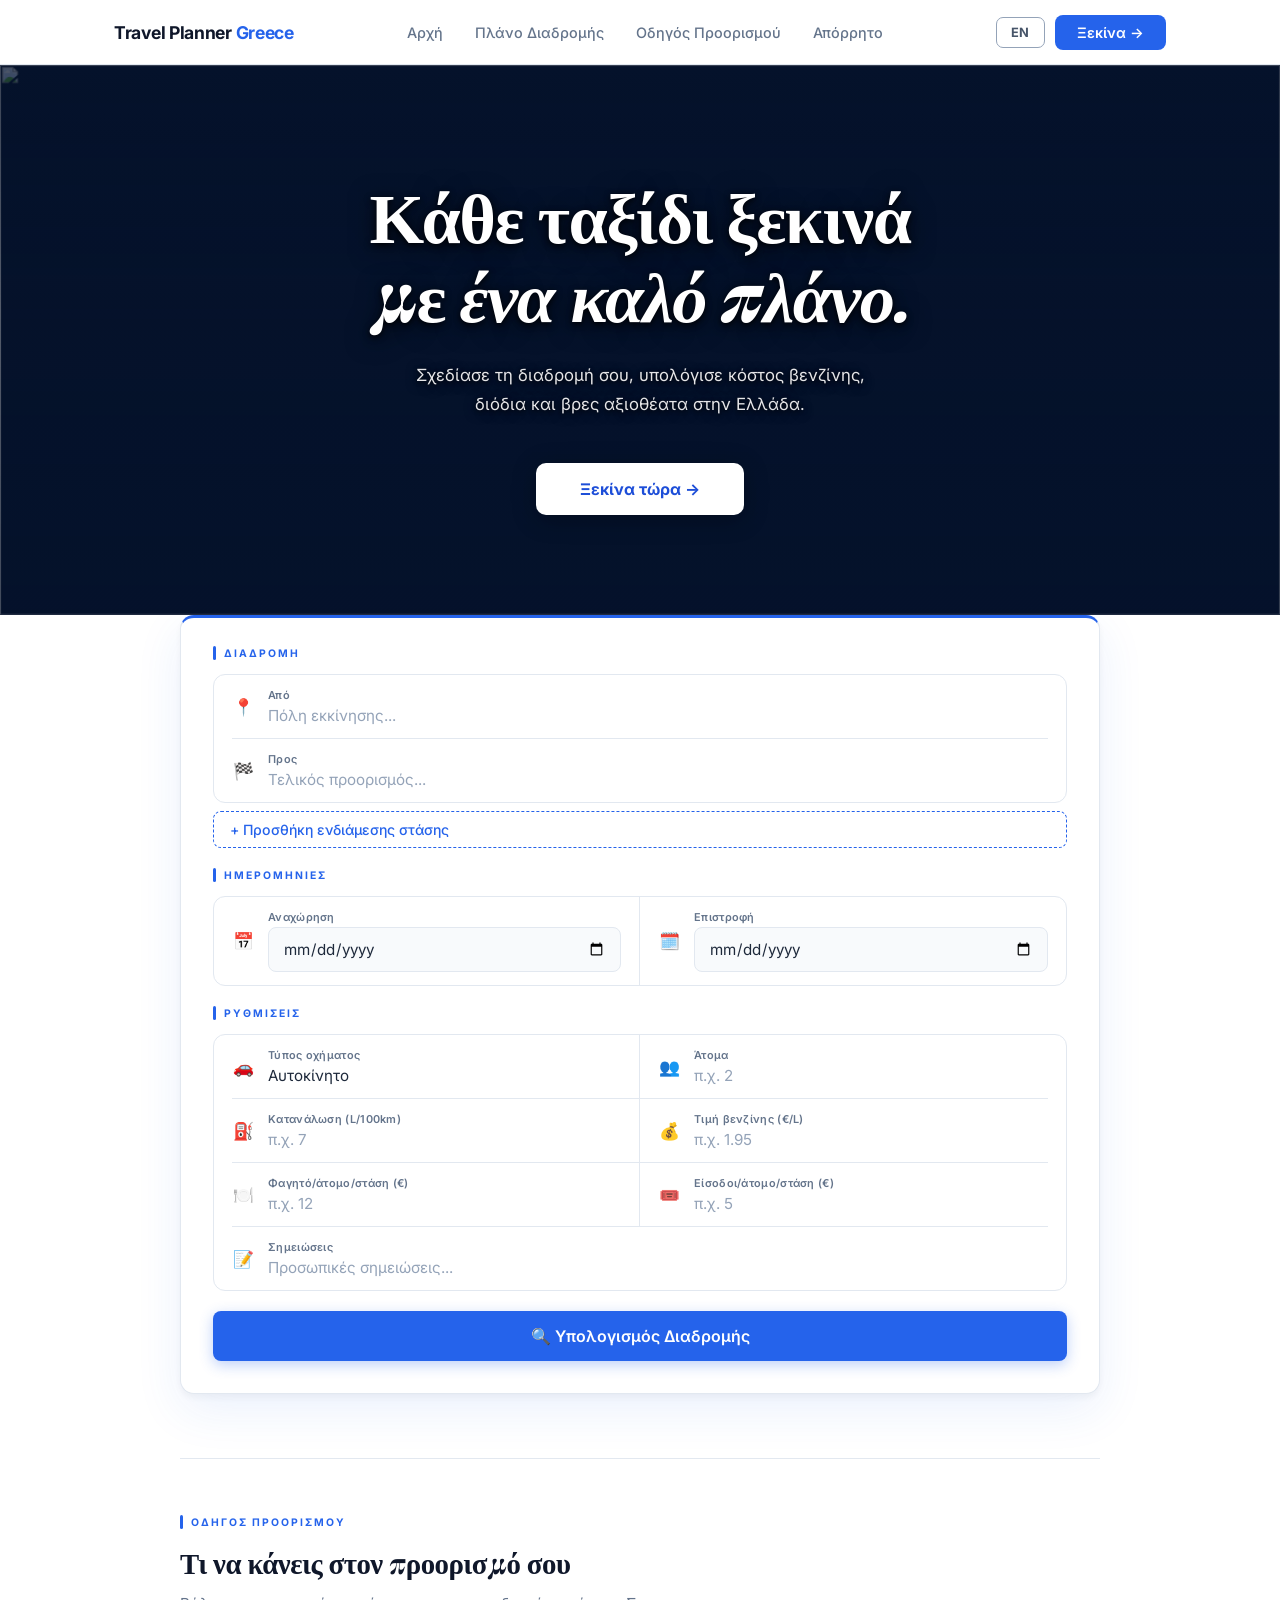
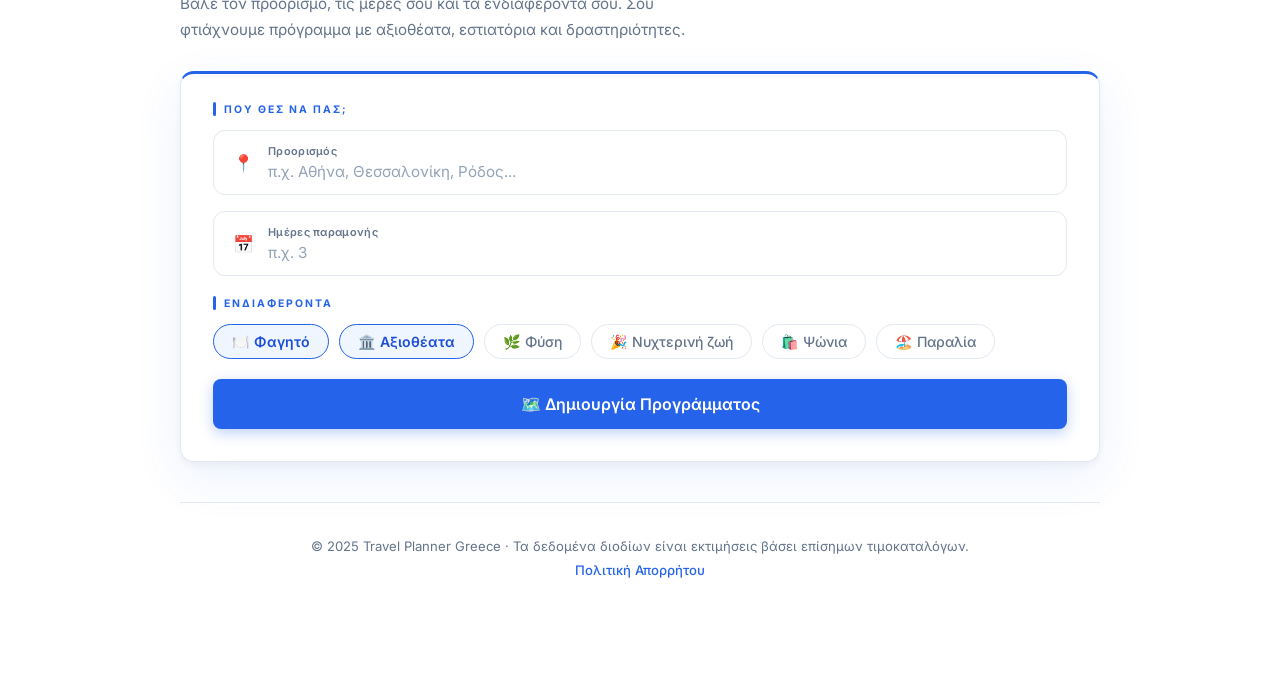
==== commit fce85997: "Fix mobile layout, toll stations, place matching and guide categories - Stop date inputs overflowing" ====
--- a/index.html
+++ b/index.html
@@ -313,24 +313,11 @@
       </div>
 
       <div class="igc" style="margin-bottom:20px;">
-        <div class="igc-half">
-          <div class="igc-row">
-            <span class="igc-icon">📅</span>
-            <div class="igc-field">
-              <span class="igc-label" data-i18n="guide_days">Ημέρες παραμονής</span>
-              <input class="igc-input" id="guideDays" type="number" min="1" max="14" placeholder="π.χ. 3" data-i18n-placeholder="guide_days_ph">
-            </div>
-          </div>
-          <div class="igc-row">
-            <span class="igc-icon">💰</span>
-            <div class="igc-field">
-              <span class="igc-label" data-i18n="guide_budget">Προϋπολογισμός/μέρα</span>
-              <select class="igc-input" id="guideBudget">
-                <option value="budget" data-i18n="guide_budget_eco">€ Οικονομικό</option>
-                <option value="mid" selected data-i18n="guide_budget_mid">€€ Μεσαίο</option>
-                <option value="luxury" data-i18n="guide_budget_lux">€€€ Premium</option>
-              </select>
-            </div>
+        <div class="igc-row">
+          <span class="igc-icon">📅</span>
+          <div class="igc-field">
+            <span class="igc-label" data-i18n="guide_days">Ημέρες παραμονής</span>
+            <input class="igc-input" id="guideDays" type="number" min="1" max="14" placeholder="π.χ. 3" data-i18n-placeholder="guide_days_ph">
           </div>
         </div>
       </div>
@@ -350,7 +337,7 @@
           <span data-i18n="p_nature">🌿 Φύση</span>
         </label>
         <label class="interest-pill">
-          <input type="checkbox" value="entertainment.nightclub,catering.bar" name="interest">
+          <input type="checkbox" value="adult.nightclub,catering.bar" name="interest">
           <span data-i18n="p_night">🎉 Νυχτερινή ζωή</span>
         </label>
         <label class="interest-pill">
@@ -358,7 +345,7 @@
           <span data-i18n="p_shop">🛍️ Ψώνια</span>
         </label>
         <label class="interest-pill">
-          <input type="checkbox" value="leisure.beach_resort,natural.water" name="interest">
+          <input type="checkbox" value="beach,natural.water" name="interest">
           <span data-i18n="p_beach">🏖️ Παραλία</span>
         </label>
       </div>
--- a/styles.css
+++ b/styles.css
@@ -263,7 +263,7 @@
 }
 .igc-half {
   display: grid;
-  grid-template-columns: 1fr 1fr;
+  grid-template-columns: minmax(0, 1fr) minmax(0, 1fr);
 }
 .igc-half > .igc-row:first-child {
   border-right: 1px solid var(--border);
@@ -402,7 +402,7 @@
   margin-bottom: 8px;
 }
 input[type="date"] {
-  width: 100%; padding: 11px 14px;
+  width: 100%; min-width: 0; padding: 11px 14px;
   border: 1.5px solid var(--border);
   border-radius: var(--radius-sm);
   font-family: 'Inter', sans-serif;
@@ -757,6 +757,9 @@
 }
 @media (max-width: 600px) {
   .form-row { grid-template-columns: 1fr; }
+  .igc-half { grid-template-columns: minmax(0, 1fr); }
+  .igc-half > .igc-row:first-child { border-right: none; border-bottom: 1px solid var(--border); }
+  .nav-cta { white-space: nowrap; padding: 9px 14px; }
   .cost-grid { grid-template-columns: repeat(2,1fr); }
   .sum-grid { grid-template-columns: repeat(2,1fr); }
   .pdf-section { flex-direction: column; align-items: stretch; }
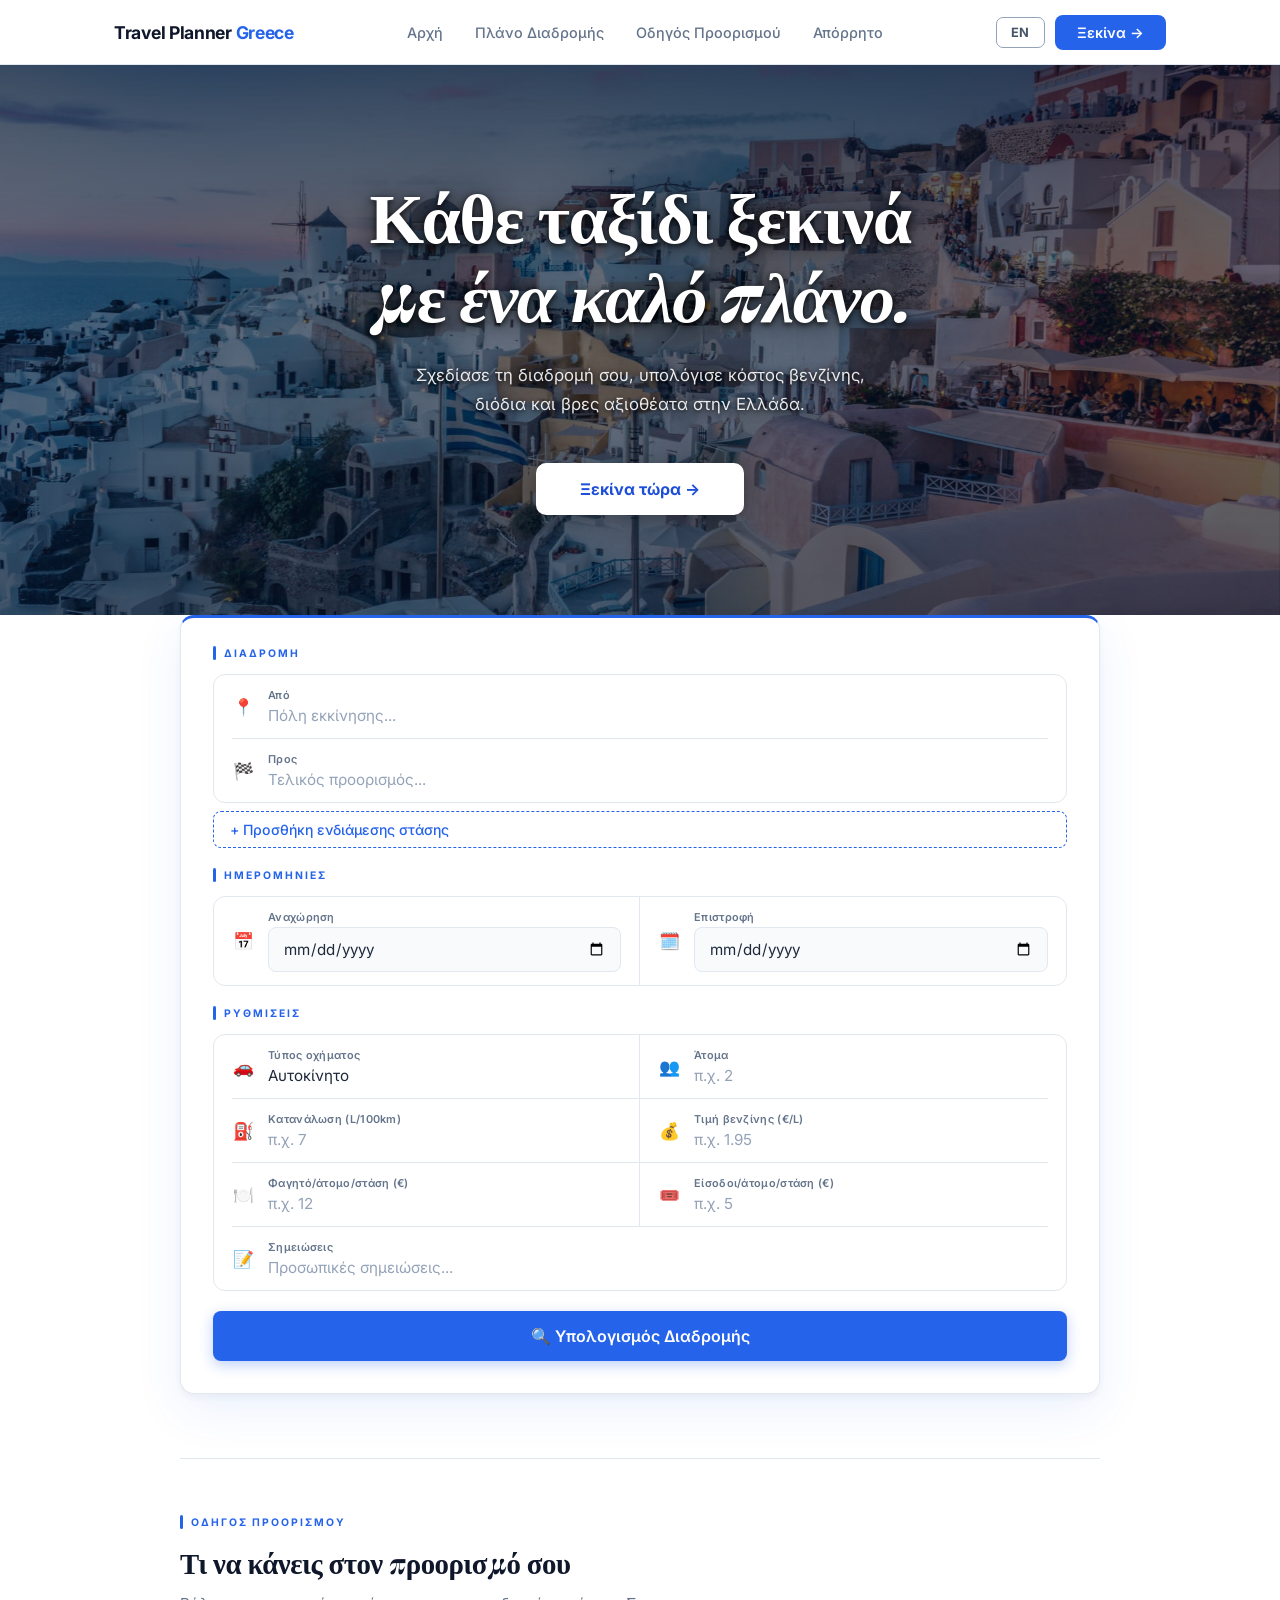
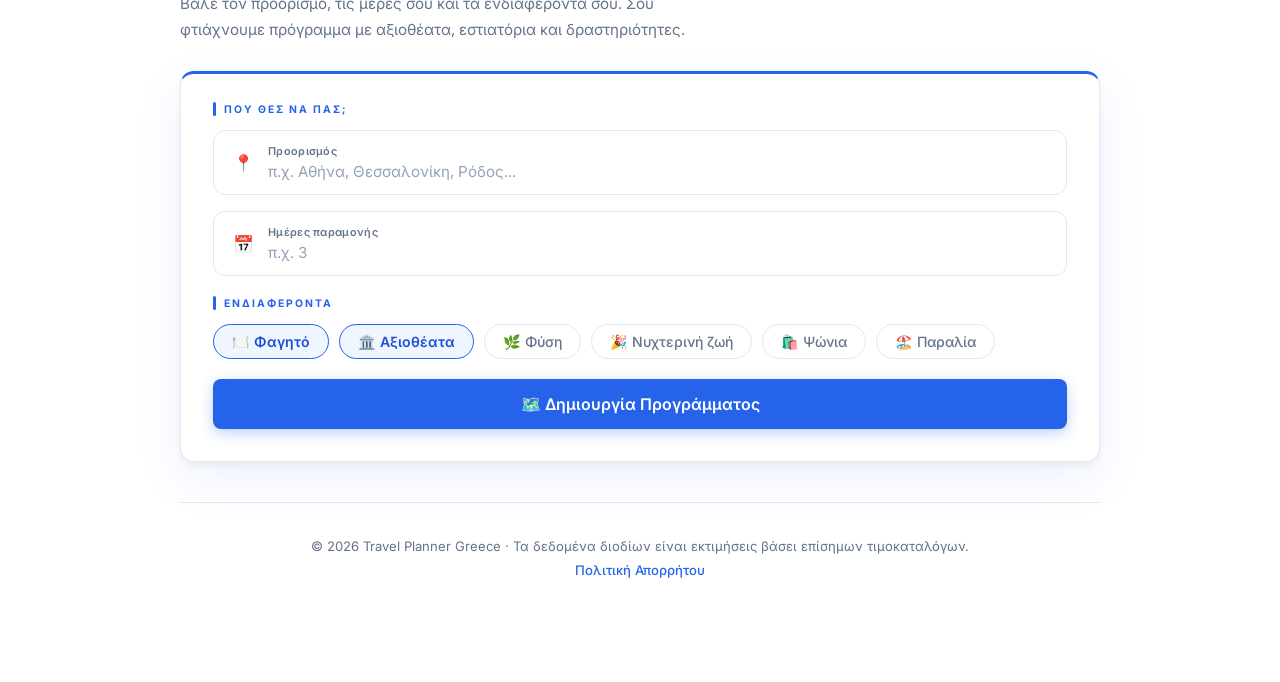
==== commit f1004cd3: "Complete English support, add islands, mobile menu and update privacy page - Translate results, toll" ====
--- a/index.html
+++ b/index.html
@@ -11,14 +11,14 @@
   <meta name="keywords" content="travel planner ελλάδα, υπολογισμός κόστους ταξιδιού, διόδια ελλάδα, κόστος ταξιδιού αυτοκίνητο, οδικό ταξίδι ελλάδα, route planner greece">
   <meta name="author" content="Travel Planner Greece">
   <meta name="robots" content="index, follow">
-  <link rel="canonical" href="https://www.travelplanner.gr/">
+  <link rel="canonical" href="https://greek-travel-planner.netlify.app/">
 
   <!-- ── Open Graph (για social media) ── -->
   <meta property="og:type" content="website">
-  <meta property="og:url" content="https://www.travelplanner.gr/">
+  <meta property="og:url" content="https://greek-travel-planner.netlify.app/">
   <meta property="og:title" content="Travel Planner Greece | Υπολογισμός Κόστους Ταξιδιού">
   <meta property="og:description" content="Οργάνωσε το οδικό σου ταξίδι στην Ελλάδα. Υπολόγισε βενζίνη, διόδια, φαγητό και βρες αξιοθέατα στη διαδρομή σου.">
-  <meta property="og:image" content="https://www.travelplanner.gr/business-trip.png">
+  <meta property="og:image" content="https://greek-travel-planner.netlify.app/business-trip.png">
   <meta property="og:locale" content="el_GR">
   <meta property="og:site_name" content="Travel Planner Greece">
 
@@ -33,7 +33,7 @@
     "@context": "https://schema.org",
     "@type": "WebApplication",
     "name": "Travel Planner Greece",
-    "url": "https://www.travelplanner.gr/",
+    "url": "https://greek-travel-planner.netlify.app/",
     "description": "Δωρεάν εργαλείο για οργάνωση οδικού ταξιδιού στην Ελλάδα. Υπολογισμός κόστους βενζίνης, διοδίων, φαγητού και εισόδων.",
     "applicationCategory": "TravelApplication",
     "operatingSystem": "Web",
@@ -54,7 +54,7 @@
   <link rel="stylesheet" href="styles.css">
   <link rel="icon" type="image/png" sizes="30px" href="business-trip.png">
 </head>
-<body>
+<body data-title-el="Travel Planner Greece | Υπολογισμός Κόστους Ταξιδιού στην Ελλάδα" data-title-en="Travel Planner Greece | Trip Cost Calculator for Greece">
 
 <div class="loading-overlay" id="loader">
   <div class="loader"></div>
@@ -65,7 +65,7 @@
 <nav class="navbar">
   <div class="nav-inner">
     <div class="nav-logo">Travel Planner <span>Greece</span></div>
-    <div class="nav-links">
+    <div class="nav-links" id="navLinks">
       <a href="#" data-i18n="nav_home">Αρχή</a>
       <a href="#planner" onclick="event.preventDefault();document.getElementById('planner').scrollIntoView({behavior:'smooth'})" data-i18n="nav_planner">Πλάνο Διαδρομής</a>
       <a href="#guide" onclick="event.preventDefault();document.getElementById('guide').scrollIntoView({behavior:'smooth'})" data-i18n="nav_guide">Οδηγός Προορισμού</a>
@@ -73,6 +73,7 @@
     </div>
     <div style="display:flex;align-items:center;gap:10px;">
       <button class="lang-btn" id="langBtn">EN</button>
+      <button class="nav-toggle" id="navToggle" type="button" aria-label="Menu" aria-expanded="false" aria-controls="navLinks">☰</button>
       <button class="nav-cta" onclick="document.querySelector('.card').scrollIntoView({behavior:'smooth'})" data-i18n="nav_cta">Ξεκίνα →</button>
     </div>
   </div>
@@ -366,7 +367,7 @@
 
   <!-- Footer -->
   <footer class="site-footer">
-    <p data-i18n="footer_copy">© 2025 Travel Planner Greece · Τα δεδομένα διοδίων είναι εκτιμήσεις βάσει επίσημων τιμοκαταλόγων.</p>
+    <p data-i18n="footer_copy">© 2026 Travel Planner Greece · Τα δεδομένα διοδίων είναι εκτιμήσεις βάσει επίσημων τιμοκαταλόγων.</p>
     <p><a href="privacy.html" data-i18n="footer_privacy">Πολιτική Απορρήτου</a></p>
   </footer>
 
--- a/styles.css
+++ b/styles.css
@@ -74,6 +74,18 @@
   transition: background 0.2s, transform 0.15s;
 }
 .nav-cta:hover { background: var(--blue-dark); transform: translateY(-1px); }
+.nav-cta { text-decoration: none; }
+.nav-toggle {
+  display: none;
+  width: 40px; height: 40px;
+  align-items: center; justify-content: center;
+  background: transparent;
+  border: 1.5px solid #94a3b8;
+  border-radius: 7px;
+  font-size: 1.1rem;
+  color: #475569;
+  cursor: pointer;
+}
 .lang-btn {
   padding: 7px 14px;
   border: 1.5px solid #94a3b8;
@@ -672,7 +684,7 @@
 .toll-hw-row.active .toll-hw-price { color: #b45309; }
 
 .toll-stations-wrap { overflow: hidden; max-height: 0; transition: max-height 0.3s ease; }
-.toll-stations-wrap.open { max-height: 600px; }
+.toll-stations-wrap.open { max-height: 1000px; }
 .toll-stations-inner {
   padding: 6px 12px 10px 60px;
   display: flex; flex-direction: column; gap: 3px;
@@ -752,14 +764,31 @@
 
 /* ── Responsive ── */
 @media (max-width: 768px) {
-  .nav-links { display: none; }
+  .nav-toggle { display: inline-flex; }
+  .nav-links {
+    display: none;
+    position: absolute; top: 64px; left: 0; right: 0;
+    flex-direction: column; gap: 0;
+    background: var(--white);
+    border-bottom: 1px solid var(--border);
+    box-shadow: 0 8px 16px rgba(0,0,0,0.06);
+  }
+  .nav-links.open { display: flex; }
+  .nav-links a { padding: 14px 24px; font-size: 1rem; }
   .hero { padding: 64px 24px 52px; }
 }
 @media (max-width: 600px) {
   .form-row { grid-template-columns: 1fr; }
   .igc-half { grid-template-columns: minmax(0, 1fr); }
   .igc-half > .igc-row:first-child { border-right: none; border-bottom: 1px solid var(--border); }
-  .nav-cta { white-space: nowrap; padding: 9px 14px; }
+  .nav-cta { display: none; }
+  .toll-hw-toggle { width: 44px; height: 26px; border-radius: 13px; }
+  .toll-hw-toggle::after { width: 20px; height: 20px; }
+  .toll-hw-row.active .toll-hw-toggle::after { transform: translateX(18px); }
+  .toll-expand-btn { min-width: 40px; min-height: 40px; font-size: 1.1rem; }
+  .toll-stations-inner { padding-left: 16px; }
+  .toll-st-row { padding: 11px 0; }
+  .toll-st-row input[type="checkbox"] { width: 20px; height: 20px; }
   .cost-grid { grid-template-columns: repeat(2,1fr); }
   .sum-grid { grid-template-columns: repeat(2,1fr); }
   .pdf-section { flex-direction: column; align-items: stretch; }
@@ -808,6 +837,12 @@
   margin-top: 12px;
 }
 
+.guide-fewer {
+  color: var(--text-muted);
+  font-size: 0.9rem;
+  margin-bottom: 16px;
+}
+
 .guide-day-card {
   background: white;
   border-radius: var(--radius);
@@ -875,6 +910,9 @@
   text-overflow: ellipsis;
 }
 
+/* ── Privacy page languages ── */
+html[lang="en"] .lang-el, html[lang="el"] .lang-en { display: none; }
+
 /* ── Footer ── */
 .site-footer {
   text-align: center;
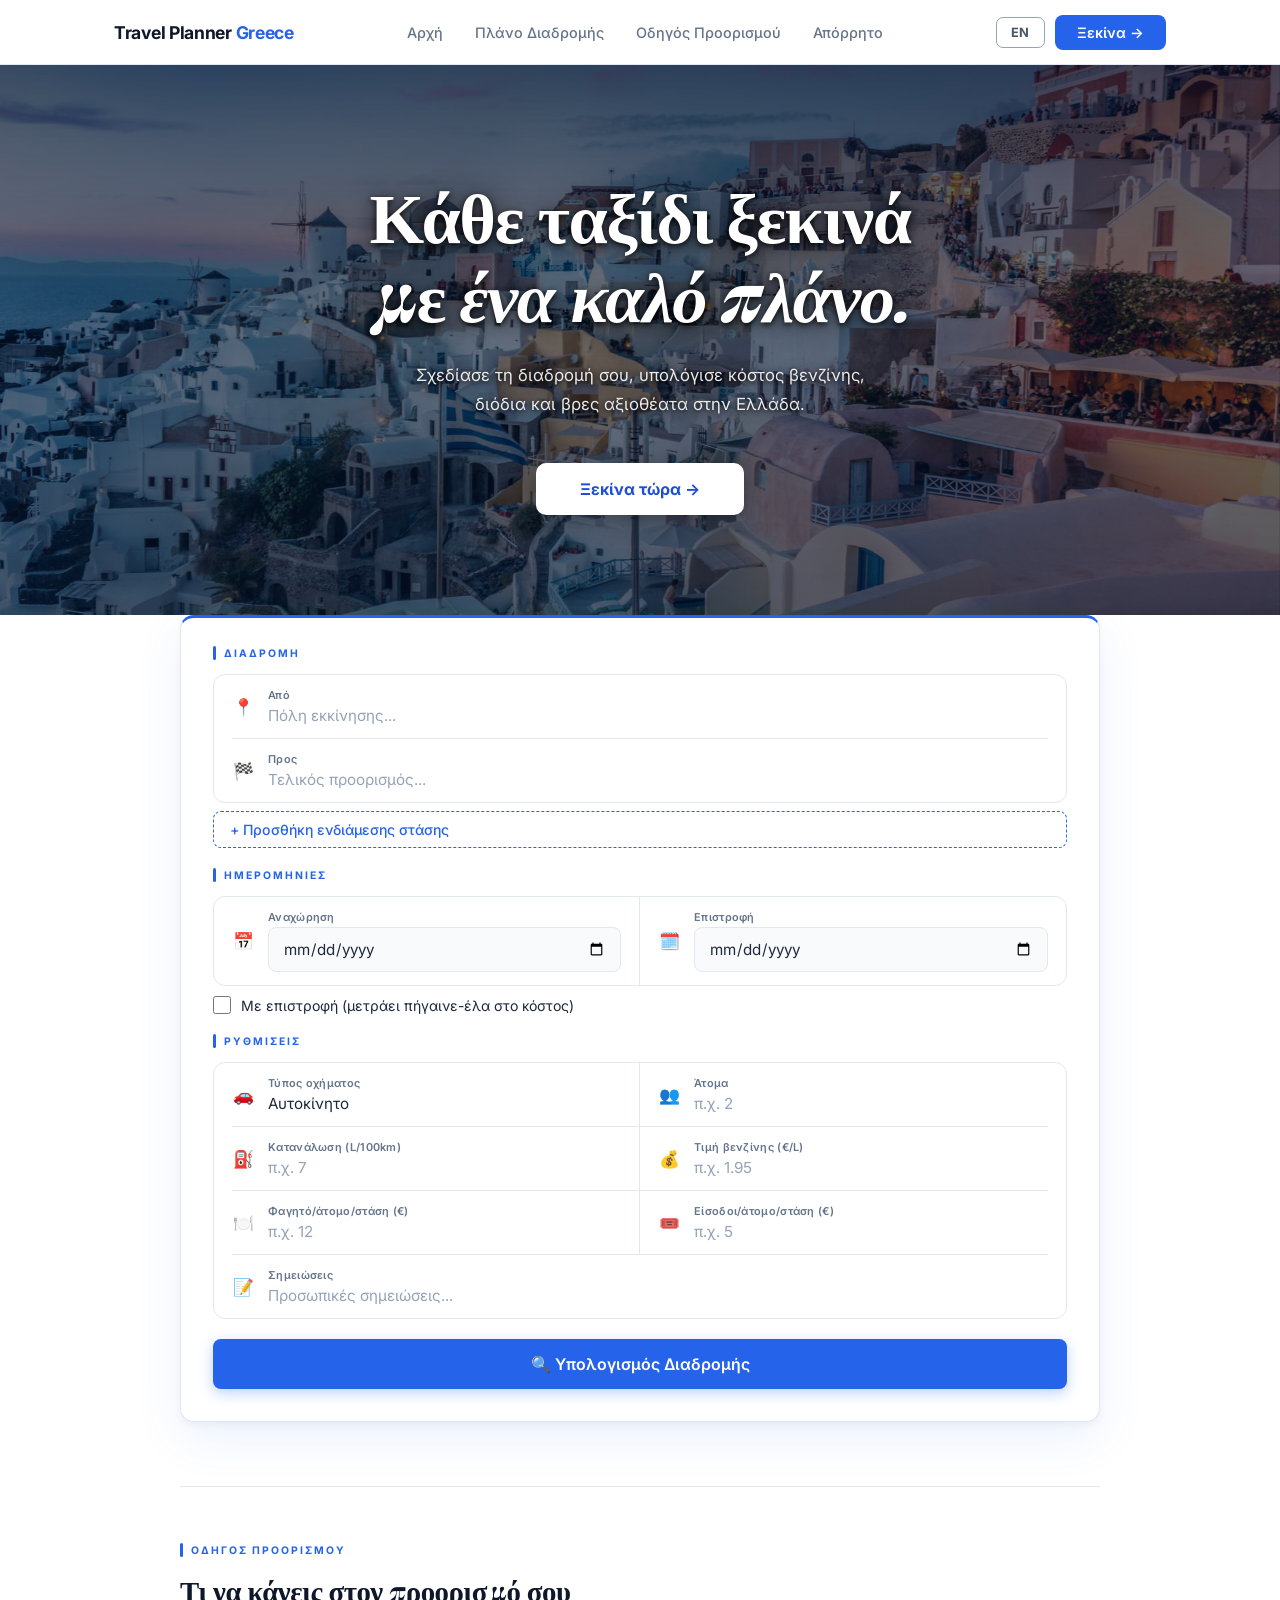
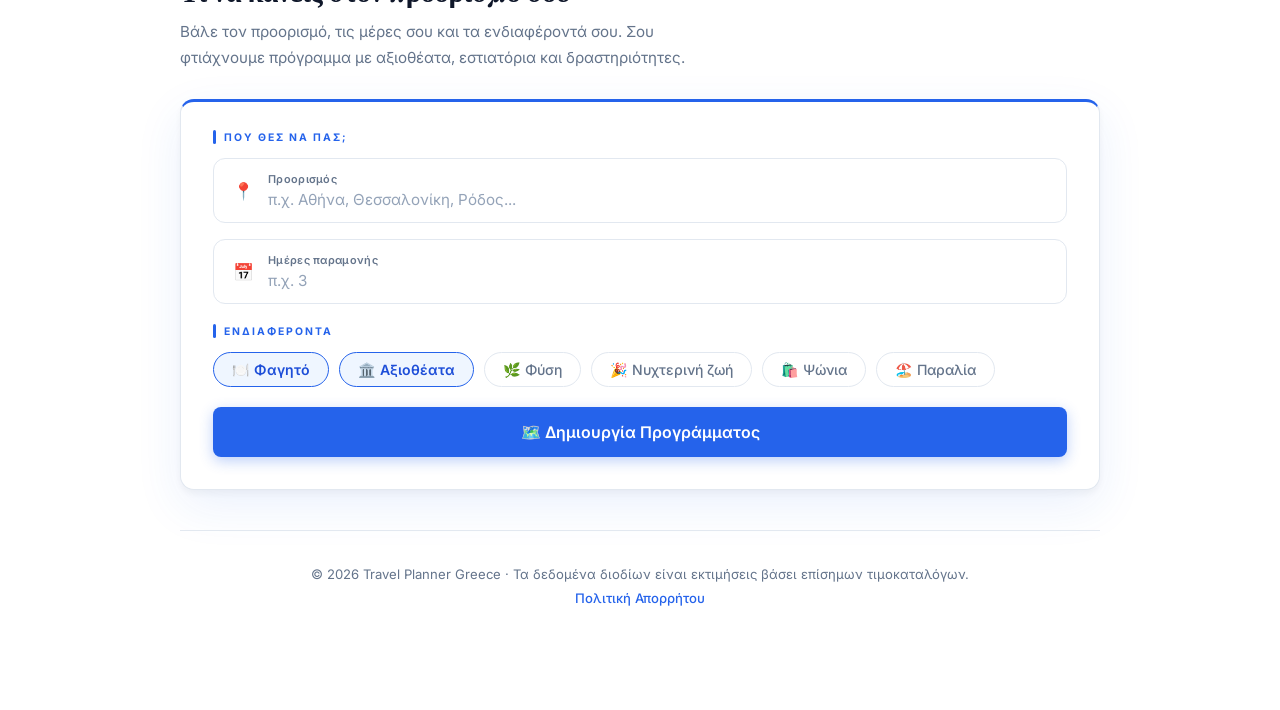
==== commit acf9b9e6: "Add round trips, real stop places, sharing and saved settings - Count distance, time, fuel, tolls an" ====
--- a/index.html
+++ b/index.html
@@ -3,6 +3,7 @@
 <head>
   <meta charset="UTF-8">
   <meta name="site-verify" content="site-verify=6ec7fcf6-9626-42ca-a555-736cf4e8a650" />
+  <meta name="google-site-verification" content="bvA8eClbkTkx3-DwUSGobcHzk0W-1fA_h1eDxqetNL4" />
   <meta name="viewport" content="width=device-width, initial-scale=1.0">
 
   <!-- ── SEO ── -->
@@ -147,6 +148,11 @@
       </div>
     </div>
 
+    <label class="round-trip">
+      <input type="checkbox" id="roundTrip">
+      <span data-i18n="form_round">Με επιστροφή (μετράει πήγαινε-έλα στο κόστος)</span>
+    </label>
+
     <!-- Ρυθμίσεις -->
     <div class="form-section-title" style="margin-top:20px;" data-i18n="form_settings">Ρυθμίσεις</div>
     <div class="igc">
@@ -240,7 +246,10 @@
          style="font-size:0.88rem; color:var(--blue); font-weight:600; text-decoration:none;">
         🗺️ Άνοιγμα στο Google Maps ↗
       </a>
-    </div>
+      <button class="share-btn" id="shareBtn" type="button" data-i18n="share_btn">🔗 Κοινοποίηση</button>
+    </div>
+
+    <p class="round-trip-note" id="roundTripNote" style="display:none;"></p>
 
     <div class="sum-grid">
       <div class="sum-box">
@@ -276,6 +285,9 @@
       </div>
     </div>
 
+    <div class="toll-print" id="tollPrintSummary"></div>
+    <div class="toll-print" id="vehiclePrintSummary"></div>
+
     <div class="stops-title" data-i18n="res_plan">Αναλυτικό Πλάνο</div>
     <div id="legs"></div>
 
--- a/styles.css
+++ b/styles.css
@@ -549,6 +549,17 @@
 .sea-option-line { font-weight: 600; margin-bottom: 6px; }
 .sea-option-line .muted { font-weight: 400; font-size: 0.82rem; color: var(--text-muted); }
 .sea-option-total { font-size: 0.82rem; color: var(--text-muted); }
+.round-trip { display: flex; align-items: center; gap: 10px; margin-top: 10px; font-size: 0.88rem; cursor: pointer; }
+.round-trip input { width: 18px; height: 18px; accent-color: var(--blue); flex-shrink: 0; }
+.round-trip-note { font-size: 0.85rem; color: var(--text-muted); margin-bottom: 14px; line-height: 1.5; }
+.share-btn { margin-left: 14px; padding: 6px 12px; background: transparent; border: 1.5px solid var(--border); border-radius: var(--radius-sm); font-family: 'Inter', sans-serif; font-size: 0.85rem; font-weight: 600; color: var(--blue); cursor: pointer; }
+.share-btn:hover { border-color: var(--blue); }
+.guide-place-map { display: inline-block; font-size: 0.8rem; margin-top: 4px; }
+.sea-link { color: var(--blue); font-weight: 600; text-decoration: none; }
+.sea-link:hover { text-decoration: underline; }
+.sea-vehicle { display: flex; align-items: center; justify-content: space-between; gap: 12px; flex-wrap: wrap; font-size: 0.85rem; font-weight: 500; margin-top: 12px; }
+.sea-vehicle-input { width: 110px; padding: 8px 10px; border: 1.5px solid var(--border); border-radius: var(--radius-sm); font-family: 'Inter', sans-serif; font-size: 0.9rem; }
+.sea-option-transfer { font-size: 0.82rem; color: var(--text-muted); margin-bottom: 6px; }
 .sea-note { font-size: 0.8rem; color: var(--text-muted); margin-top: 10px; line-height: 1.5; }
 .sea-warning {
   background: #fff7ed; border: 1.5px solid #fdba74; border-radius: var(--radius-sm);
@@ -639,12 +650,13 @@
   border: 1px solid var(--border);
   border-left: 4px solid var(--gold);
 }
+.toll-print { display: none; }
 .toll-card .leg-head h3 { color: var(--text); }
 .toll-card .leg-head p { color: var(--text-muted); }
 .toll-card .leg-head p span { color: #b45309; font-weight: 600; }
 .toll-card .leg-body {
   padding: 0 22px; max-height: 0;
-  overflow: visible;
+  overflow: hidden;
   transition: max-height 0.35s ease, padding 0.2s;
 }
 .toll-card .leg-body.open { max-height: 2000px; padding: 0 22px 22px; }
@@ -752,10 +764,17 @@
 /* ── Print ── */
 @media print {
   body { background: white !important; }
-  .navbar, .hero { display: none !important; }
+  .navbar, .hero, #planner > .card, #guide, #seaOptions, .site-footer { display: none !important; }
   .card, .leg-card { box-shadow: none !important; border: 1px solid #ddd; }
   .loading-overlay, .search-btn, .add-stop-btn, .pdf-section, .toll-card { display: none !important; }
   .leg-body { max-height: none !important; padding: 0 22px 22px !important; overflow: visible !important; }
+  .sea-link, .share-btn, #mapsLink { display: none !important; }
+  .toll-print:empty { display: none !important; }
+  .toll-print { display: block; border: 1px solid #ddd; border-radius: var(--radius); padding: 16px 22px; margin-bottom: 20px; break-inside: avoid; }
+  .toll-print h3 { font-size: 1rem; margin-bottom: 8px; }
+  .toll-print-row { display: flex; justify-content: space-between; gap: 16px; font-size: 0.88rem; padding: 3px 0; }
+  .toll-print-stations { color: var(--text-muted); font-size: 0.8rem; padding-bottom: 4px; }
+  .toll-print-total { font-weight: 700; border-top: 1px solid #ddd; margin-top: 6px; padding-top: 8px; }
   .sum-box, .cost-box { box-shadow: none !important; border: 1px solid #ddd; }
   .app { padding: 20px !important; }
   #results { display: block !important; }
